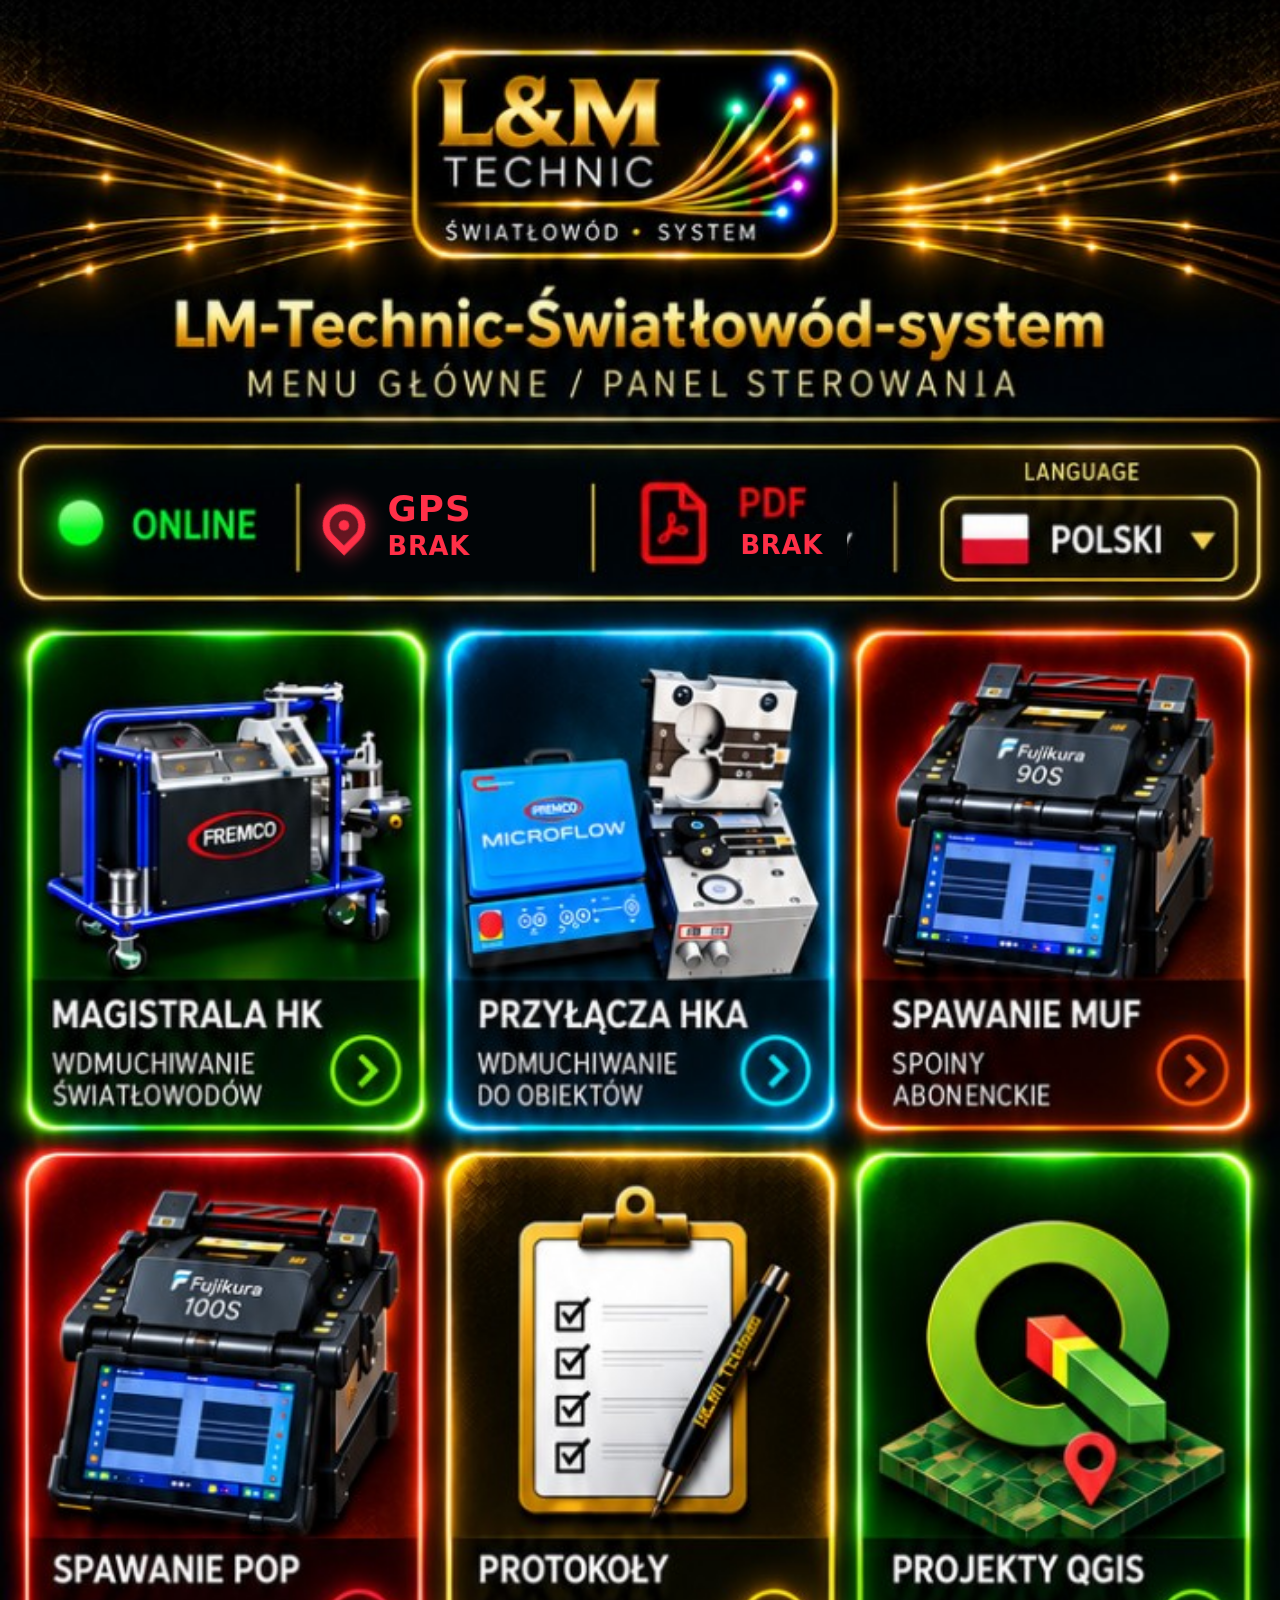
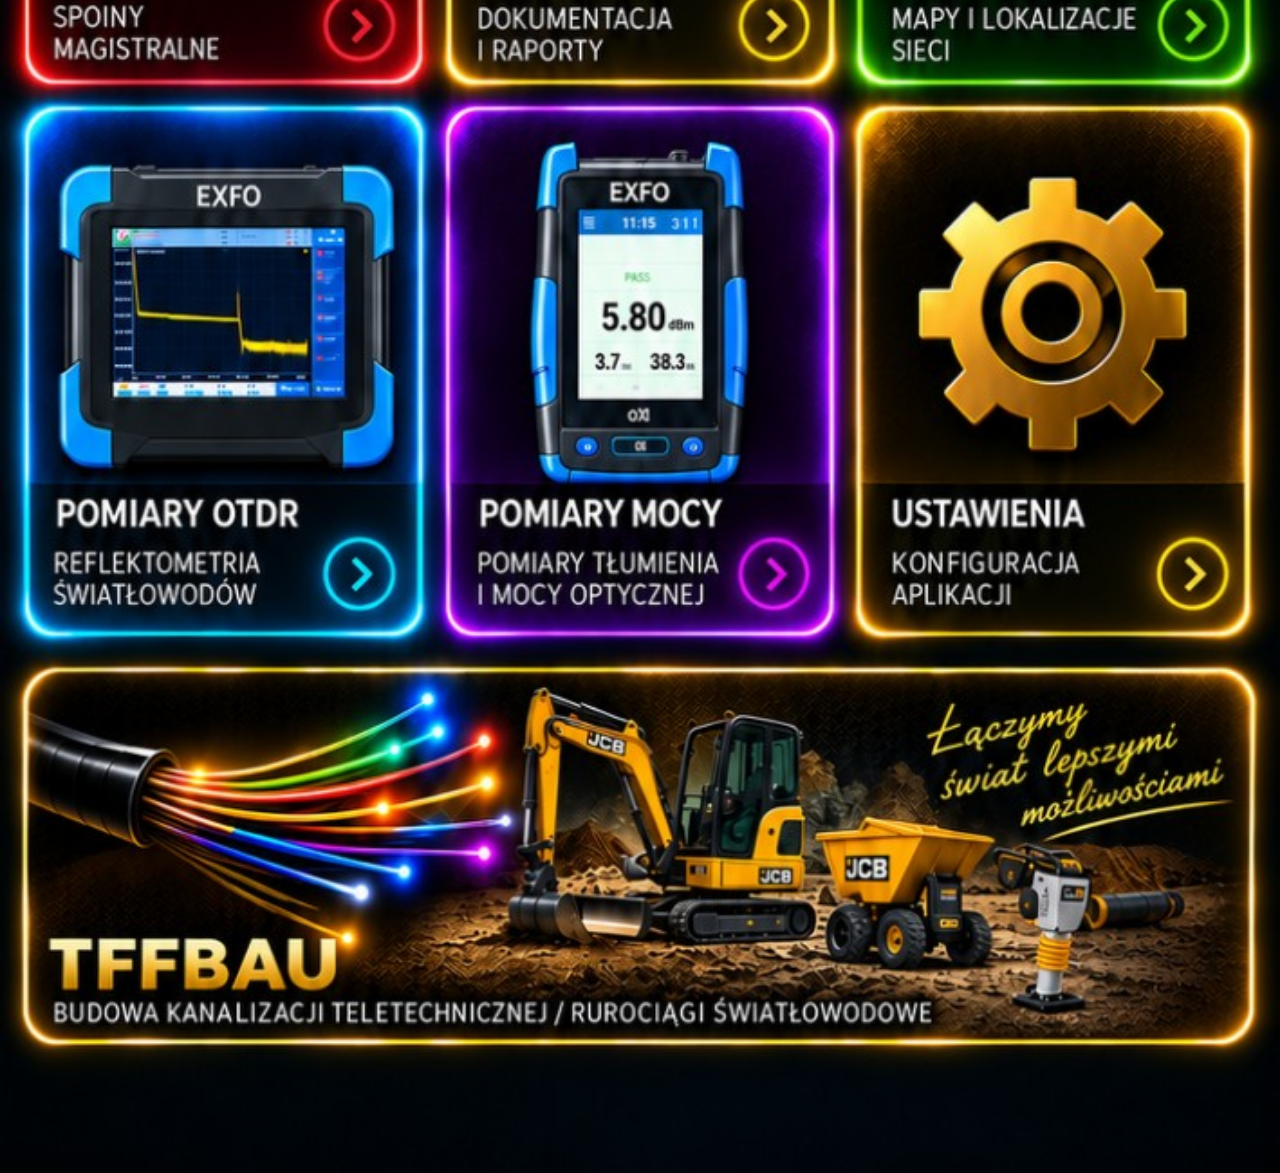
==== index.html @ 9b854391 "USTAWIENIA 01: aktywacja kafla USTAWIENIA w pulpicie" ====
<!doctype html>
<html lang="pl">
<head>
  <meta charset="utf-8">
  <meta name="viewport" content="width=device-width, initial-scale=1, maximum-scale=5, user-scalable=yes, viewport-fit=cover">
  <meta name="theme-color" content="#02070c">
  <meta name="color-scheme" content="dark">
  <title>CRM ŚWIATŁOWÓD EU</title>
  <link rel="manifest" href="./manifest.webmanifest">
  <link rel="stylesheet" href="./styles.css?v=pixel-master-02">
</head>
<body>
  <main id="viewport" aria-label="CRM ŚWIATŁOWÓD EU">
    <section id="designStage" aria-label="Menu główne CRM ŚWIATŁOWÓD EU" data-master="pixel-1to1">
      <img class="master-pixel-layer" src="./01_GRAFIKI_KART_WEJSCIOWE/01_MENU_GLOWNE_MASTER_1TO1.png?v=pixel-master-02" alt="" draggable="false">
      <div id="liveLayer" class="live-layer">
        <header class="title-zone live-translation-zone">
          <h1>LM-Technic-Światłowód-system</h1>
          <p data-i18n="subtitle">MENU GŁÓWNE / PANEL STEROWANIA</p>
        </header>
        <section class="status-strip" aria-label="Status systemu">
          <div id="onlineStatus" class="status-cell status-off" aria-live="polite"><span class="status-dot" aria-hidden="true"></span><span class="status-copy"><strong data-status-label="online">OFFLINE</strong></span></div>
          <div id="gpsStatus" class="status-cell status-off" aria-live="polite"><span class="gps-pin" aria-hidden="true"></span><span class="status-copy"><strong>GPS</strong><small data-status-label="gps">BRAK</small></span></div>
          <div id="pdfStatus" class="status-cell status-off" aria-live="polite"><span class="pdf-icon" aria-hidden="true">PDF</span><span class="status-copy"><strong>PDF</strong><small data-status-label="pdf">BRAK</small></span></div>
          <label class="language-cell" for="languageSelect"><span class="language-caption" data-i18n="language">JĘZYK</span><span class="language-control"><span id="languageFlag" aria-hidden="true">🇵🇱</span><select id="languageSelect" aria-label="Wybór języka"><option value="pl">POLSKI</option><option value="en">ENGLISH</option><option value="cs">ČEŠTINA</option><option value="da">DANSK</option><option value="de">DEUTSCH</option><option value="no">NORSK</option><option value="fr">FRANÇAIS</option><option value="ro">ROMÂNĂ</option><option value="tr">TÜRKÇE</option><option value="it">ITALIANO</option><option value="nl">NEDERLANDS</option><option value="uk">УКРАЇНСЬКА</option></select></span></label>
        </section>
        <nav id="moduleGrid" aria-label="Moduły CRM">
          <button class="tile-live tile-1" data-module="magistrala" type="button"><span class="tile-copy"><strong data-i18n="m1t">MAGISTRALA HK</strong><small data-i18n="m1d">WDMUCHIWANIE<br>ŚWIATŁOWODÓW</small></span></button>
          <button class="tile-live tile-2" data-module="przylacza" type="button"><span class="tile-copy"><strong data-i18n="m2t">PRZYŁĄCZA HKA</strong><small data-i18n="m2d">WDMUCHIWANIE<br>DO OBIEKTÓW</small></span></button>
          <button class="tile-live tile-3" data-module="mufy" type="button"><span class="tile-copy"><strong data-i18n="m3t">SPAWANIE MUF</strong><small data-i18n="m3d">SPOINY<br>ABONENCKIE</small></span></button>
          <button class="tile-live tile-4" data-module="pop" type="button"><span class="tile-copy"><strong data-i18n="m4t">SPAWANIE POP</strong><small data-i18n="m4d">SPOINY<br>MAGISTRALNE</small></span></button>
          <button class="tile-live tile-5" data-module="protokoly" type="button"><span class="tile-copy"><strong data-i18n="m5t">PROTOKOŁY</strong><small data-i18n="m5d">DOKUMENTACJA<br>I RAPORTY</small></span></button>
          <button class="tile-live tile-6" data-module="qgis" type="button"><span class="tile-copy"><strong data-i18n="m6t">PROJEKTY QGIS</strong><small data-i18n="m6d">MAPY I LOKALIZACJE<br>SIECI</small></span></button>
          <button class="tile-live tile-7" data-module="otdr" type="button"><span class="tile-copy"><strong data-i18n="m7t">POMIARY OTDR</strong><small data-i18n="m7d">REFLEKTOMETRIA<br>ŚWIATŁOWODÓW</small></span></button>
          <button class="tile-live tile-8" data-module="moc" type="button"><span class="tile-copy"><strong data-i18n="m8t">POMIARY MOCY</strong><small data-i18n="m8d">POMIARY TŁUMIENIA<br>I MOCY OPTYCZNEJ</small></span></button>
          <button class="tile-live tile-9" data-module="ustawienia" type="button"><span class="tile-copy"><strong data-i18n="m9t">USTAWIENIA</strong><small data-i18n="m9d">KONFIGURACJA<br>APLIKACJI</small></span></button>
        </nav>
        <section class="bottom-live live-translation-zone" aria-label="TFFBAU"><div class="bottom-brand"><strong>TFFBAU</strong><small data-i18n="tffbauDesc">BUDOWA KANALIZACJI TELETECHNICZNEJ<br>RUROCIĄGI ŚWIATŁOWODOWE</small></div><p class="bottom-slogan" data-i18n="slogan">Łączymy świat<br>lepszymi możliwościami</p></section>
      </div>
    </section>
  </main>
  <script>
    if ('scrollRestoration' in history) history.scrollRestoration = 'manual';
    window.addEventListener('pageshow', () => window.scrollTo(0, 0), { once: true });
    window.addEventListener('crm:modulepress', (event) => {
      if (event.detail && event.detail.module === 'ustawienia') window.location.href = './settings.html';
    });
  </script>
  <script src="./app.js?v=pixel-master-02" defer></script>
</body>
</html>
---- styles.css ----
:root {
  --stage-width: 1440;
  --stage-height: 3120;
  --stage-scale: 1;
  --gold: #e6bf58;
  --green: #28ef75;
  --red: #ff3048;
  --yellow: #ffd23c;
  --blue: #32a8ff;
  font-family: Inter, system-ui, -apple-system, BlinkMacSystemFont, "Segoe UI", sans-serif;
  background: #000;
  color: #fff;
}

* { box-sizing: border-box; }
html, body { margin: 0; width: 100%; min-height: 100%; background: #000; }
html { -webkit-text-size-adjust: 100%; }
body {
  overflow-x: hidden;
  overscroll-behavior-x: none;
  touch-action: pan-y pinch-zoom;
  -webkit-tap-highlight-color: transparent;
}
button, select { font: inherit; }

#viewport {
  position: relative;
  width: 100%;
  min-height: 100vh;
  overflow: hidden;
  background: #000;
}

#designStage {
  position: absolute;
  top: 0;
  left: 0;
  width: 1440px;
  height: 3120px;
  transform: scale(var(--stage-scale));
  transform-origin: top left;
  overflow: hidden;
  background: #000;
}

/*
 * MASTER PIXEL 1:1
 * Źródło ma proporcję 709 × 1536. Skalujemy CAŁY obraz jednolicie do szerokości
 * stage 1440 px. Nie składamy wizualu z regenerowanych warstw BASE/MEDIA/UI.
 */
.master-pixel-layer {
  position: absolute;
  left: 0;
  top: 0;
  width: 1440px;
  height: auto;
  z-index: 1;
  user-select: none;
  pointer-events: none;
  -webkit-user-drag: none;
  image-rendering: auto;
}

.live-layer {
  position: absolute;
  inset: 0;
  z-index: 2;
}

/* POLSKI = MASTER jest źródłem wyglądu. Nie dublujemy tekstów z kodu. */
.title-zone,
.tile-copy,
.bottom-live {
  display: none;
}

/* Tłumaczenia pojawiają się dopiero po zmianie języka. */
html[data-lang]:not([data-lang="pl"]) .title-zone {
  display: flex;
}
html[data-lang]:not([data-lang="pl"]) .tile-copy {
  display: flex;
}
html[data-lang]:not([data-lang="pl"]) .bottom-live {
  display: block;
}

.title-zone {
  position: absolute;
  left: 190px;
  top: 318px;
  width: 1060px;
  height: 146px;
  flex-direction: column;
  align-items: center;
  justify-content: center;
  text-align: center;
  pointer-events: none;
  background: linear-gradient(90deg, rgba(0,3,6,0), rgba(0,3,6,.98) 12%, rgba(0,3,6,.98) 88%, rgba(0,3,6,0));
}
.title-zone h1 {
  margin: 0;
  color: #f0cf75;
  font-size: 54px;
  line-height: 1.04;
  font-weight: 800;
  letter-spacing: .01em;
}
.title-zone p {
  margin: 12px 0 0;
  color: #efe8d5;
  font-size: 25px;
  line-height: 1;
  font-weight: 650;
  letter-spacing: .10em;
}

/* STATUSY: nie rysujemy nowej ramki. Korzystamy z ramki MASTER-a. */
.status-strip {
  position: absolute;
  inset: 0;
  pointer-events: none;
}
.status-cell,
.language-cell {
  position: absolute;
  min-width: 0;
  margin: 0;
  color: #fff;
}

#onlineStatus {
  left: 41px;
  top: 528px;
  width: 284px;
  height: 126px;
  display: flex;
  align-items: center;
  gap: 25px;
  padding: 0 18px;
  background: #010507;
}
#gpsStatus {
  left: 345px;
  top: 528px;
  width: 305px;
  height: 126px;
  display: flex;
  align-items: center;
  gap: 25px;
  padding: 0 18px;
  background: #010507;
}
#pdfStatus {
  left: 680px;
  top: 528px;
  width: 305px;
  height: 126px;
  display: flex;
  align-items: center;
  gap: 22px;
  padding: 0 12px;
}

/* Jeśli stan odpowiada polskiemu MASTER-owi, zostawiamy dokładnie piksele MASTER-a. */
html[data-lang="pl"] #onlineStatus.online,
html[data-lang="pl"] #gpsStatus.gps-active {
  opacity: 0;
}

.status-dot {
  width: 48px;
  height: 48px;
  flex: 0 0 48px;
  border-radius: 50%;
  background: var(--red);
  color: var(--red);
  box-shadow: 0 0 24px currentColor, 0 0 46px color-mix(in srgb, currentColor 48%, transparent);
}
#onlineStatus.online .status-dot {
  background: var(--green);
  color: var(--green);
}
.status-copy {
  display: flex;
  flex-direction: column;
  justify-content: center;
  line-height: 1.03;
}
.status-copy strong {
  font-size: 40px;
  font-weight: 850;
  letter-spacing: .03em;
}
.status-copy small {
  margin-top: 7px;
  font-size: 29px;
  font-weight: 760;
  letter-spacing: .03em;
}
.status-off .status-copy strong,
.status-off .status-copy small { color: var(--red); }
.online .status-copy strong { color: var(--green); }
.gps-active .status-copy strong,
.gps-active .status-copy small { color: var(--yellow); }
.pdf-ready .status-copy strong,
.pdf-ready .status-copy small { color: var(--blue); }

.gps-pin {
  position: relative;
  width: 48px;
  height: 48px;
  flex: 0 0 48px;
  border: 8px solid currentColor;
  border-radius: 50% 50% 50% 0;
  transform: rotate(-45deg);
  color: var(--red);
  filter: drop-shadow(0 0 11px currentColor);
}
.gps-pin::after {
  content: "";
  position: absolute;
  width: 12px;
  height: 12px;
  left: 10px;
  top: 10px;
  border-radius: 50%;
  background: currentColor;
}
.gps-active .gps-pin { color: var(--yellow); }

/* PDF BRAK: zachowujemy ikonę i napis PDF z MASTER-a, podmieniamy tylko GOTOWY -> BRAK. */
#pdfStatus.status-off {
  background: transparent;
}
#pdfStatus.status-off .pdf-icon,
#pdfStatus.status-off .status-copy strong {
  display: none;
}
#pdfStatus.status-off .status-copy {
  position: absolute;
  left: 143px;
  top: 61px;
  min-width: 130px;
  min-height: 48px;
  justify-content: center;
  padding: 4px 10px;
  background: #010507;
}
#pdfStatus.status-off .status-copy small {
  margin: 0;
  color: var(--red);
  font-size: 29px;
  line-height: 1;
}

/* PDF GOTOWY wg zamrożonego kamienia milowego = NIEBIESKI LIVE. */
#pdfStatus.pdf-ready {
  background: #010507;
}
.pdf-icon {
  display: inline-flex;
  width: 74px;
  height: 62px;
  flex: 0 0 74px;
  align-items: center;
  justify-content: center;
  border: 6px solid currentColor;
  border-radius: 8px;
  color: var(--blue);
  font-size: 21px;
  font-weight: 900;
}

/* JĘZYK: w PL widoczny pozostaje wyłącznie oryginalny MASTER; select jest niewidzialną strefą dotyku. */
.language-cell {
  left: 1036px;
  top: 512px;
  width: 366px;
  height: 146px;
  display: flex;
  flex-direction: column;
  align-items: center;
  justify-content: center;
  gap: 7px;
  pointer-events: auto;
}
.language-caption {
  color: #f1dc94;
  font-size: 20px;
  line-height: 1;
  font-weight: 750;
  letter-spacing: .08em;
}
.language-control {
  display: flex;
  align-items: center;
  justify-content: center;
  gap: 12px;
  width: 314px;
  height: 82px;
  border: 3px solid var(--gold);
  border-radius: 18px;
  background: #05080a;
}
#languageFlag {
  font-size: 34px;
  line-height: 1;
}
#languageSelect {
  width: 240px;
  color: #fff;
  background: transparent;
  border: 0;
  outline: 0;
  font-size: 28px;
  font-weight: 800;
  cursor: pointer;
}
#languageSelect option { color: #fff; background: #0a0d10; }

html[data-lang="pl"] .language-caption,
html[data-lang="pl"] #languageFlag {
  opacity: 0;
}
html[data-lang="pl"] .language-control {
  border-color: transparent;
  background: transparent;
}
html[data-lang="pl"] #languageSelect {
  position: absolute;
  left: 27px;
  top: 43px;
  width: 314px;
  height: 82px;
  opacity: 0;
}
html[data-lang]:not([data-lang="pl"]) .language-cell {
  background: #010507;
}

/* ŻYWE HITBOXY 9 KAFELKÓW — dokładnie nad MASTER-em, bez własnej grafiki. */
.tile-live {
  position: absolute;
  margin: 0;
  padding: 0;
  border: 0;
  background: transparent;
  color: #fff;
  cursor: pointer;
  overflow: hidden;
  touch-action: manipulation;
}
.tile-live::after {
  content: "";
  position: absolute;
  inset: 7px;
  border-radius: 46px;
  background: transparent;
  transition: background .10s ease;
}
.tile-live.pressed::after,
.tile-live:active::after { background: rgba(255,255,255,.08); }
.tile-live:focus-visible { outline: 5px solid rgba(255,255,255,.9); outline-offset: -8px; }

.tile-1 { left: 28px; top: 709px; width: 449px; height: 567px; }
.tile-2 { left: 504px; top: 709px; width: 439px; height: 567px; }
.tile-3 { left: 967px; top: 709px; width: 443px; height: 567px; }
.tile-4 { left: 28px; top: 1298px; width: 449px; height: 605px; }
.tile-5 { left: 504px; top: 1298px; width: 439px; height: 605px; }
.tile-6 { left: 967px; top: 1298px; width: 443px; height: 605px; }
.tile-7 { left: 28px; top: 1925px; width: 449px; height: 593px; }
.tile-8 { left: 504px; top: 1925px; width: 439px; height: 593px; }
.tile-9 { left: 967px; top: 1925px; width: 443px; height: 593px; }

/* Teksty innych języków: zakrywamy WYŁĄCZNIE polską strefę tekstową, nie urządzenia ani ramki. */
.tile-copy {
  position: absolute;
  left: 34px;
  right: 104px;
  bottom: 15px;
  min-height: 178px;
  padding: 16px 10px 12px 18px;
  flex-direction: column;
  justify-content: center;
  text-align: left;
  pointer-events: none;
  background: linear-gradient(90deg, rgba(0,0,0,.98) 0%, rgba(0,0,0,.96) 83%, rgba(0,0,0,0) 100%);
}
.tile-copy strong {
  display: block;
  font-size: 37px;
  line-height: 1.03;
  font-weight: 850;
  letter-spacing: 0;
  text-shadow: 0 2px 10px #000;
}
.tile-copy small {
  display: block;
  margin-top: 10px;
  font-size: 24px;
  line-height: 1.08;
  font-weight: 650;
  color: #f3f3f3;
  text-shadow: 0 2px 10px #000;
}
html[data-lang="uk"] .tile-copy strong,
html[data-lang="fr"] .tile-copy strong,
html[data-lang="ro"] .tile-copy strong,
html[data-lang="tr"] .tile-copy strong,
html[data-lang="nl"] .tile-copy strong { font-size: 31px; }
html[data-lang="uk"] .tile-copy small,
html[data-lang="fr"] .tile-copy small,
html[data-lang="ro"] .tile-copy small,
html[data-lang="tr"] .tile-copy small,
html[data-lang="nl"] .tile-copy small { font-size: 21px; }

.bottom-live {
  position: absolute;
  left: 24px;
  top: 2553px;
  width: 1387px;
  height: 427px;
  pointer-events: none;
}
.bottom-brand {
  position: absolute;
  left: 28px;
  bottom: 28px;
  width: 555px;
  padding: 18px 18px 12px;
  text-align: left;
  background: linear-gradient(90deg, rgba(0,0,0,.98), rgba(0,0,0,.92) 78%, rgba(0,0,0,0));
}
.bottom-brand strong {
  display: block;
  font-size: 65px;
  line-height: 1;
  font-weight: 900;
}
.bottom-brand small {
  display: block;
  margin-top: 10px;
  font-size: 18px;
  line-height: 1.18;
  font-weight: 700;
}
.bottom-slogan {
  position: absolute;
  right: 26px;
  top: 28px;
  width: 430px;
  margin: 0;
  padding: 14px;
  color: #f0c96c;
  background: rgba(0,0,0,.72);
  font-family: "Segoe Script", "Brush Script MT", cursive;
  font-size: 42px;
  line-height: 1.12;
  text-align: center;
  transform: rotate(-3deg);
}

@media (prefers-reduced-motion: reduce) {
  .tile-live::after { transition: none; }
}
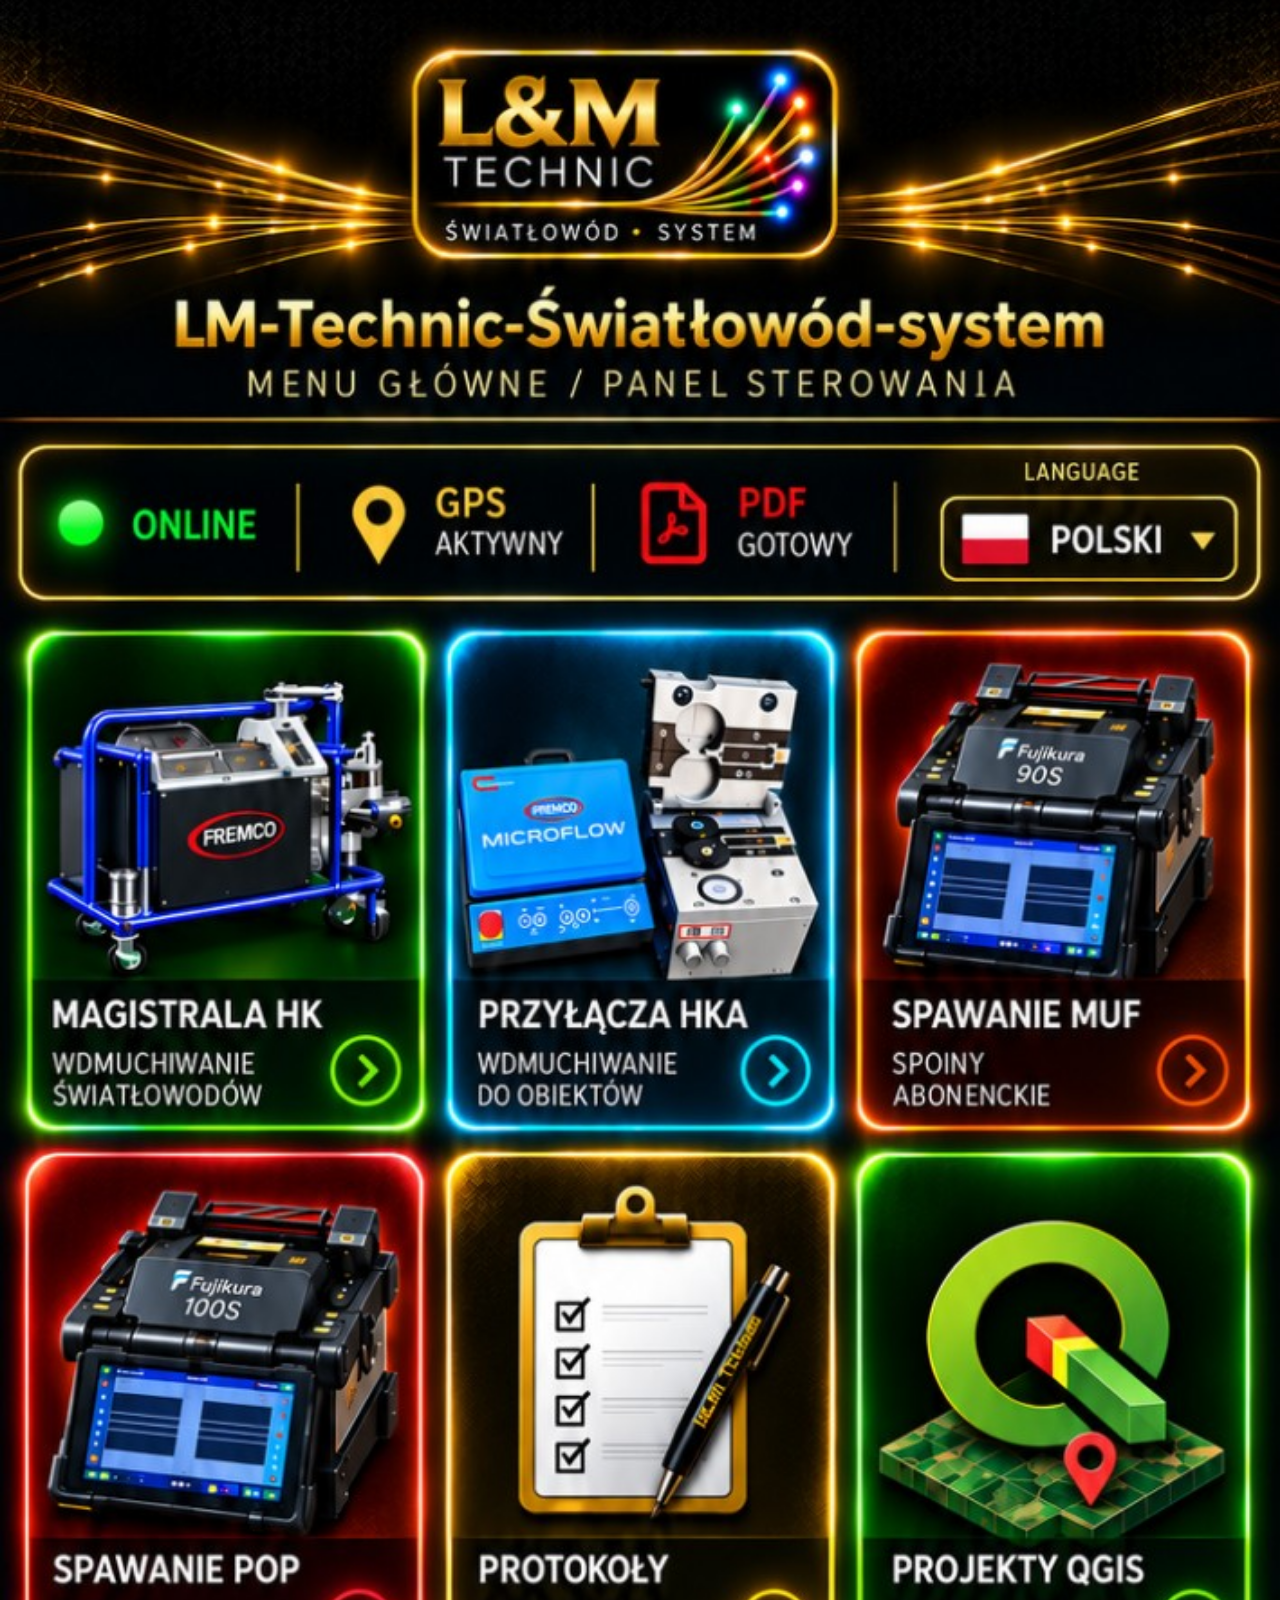
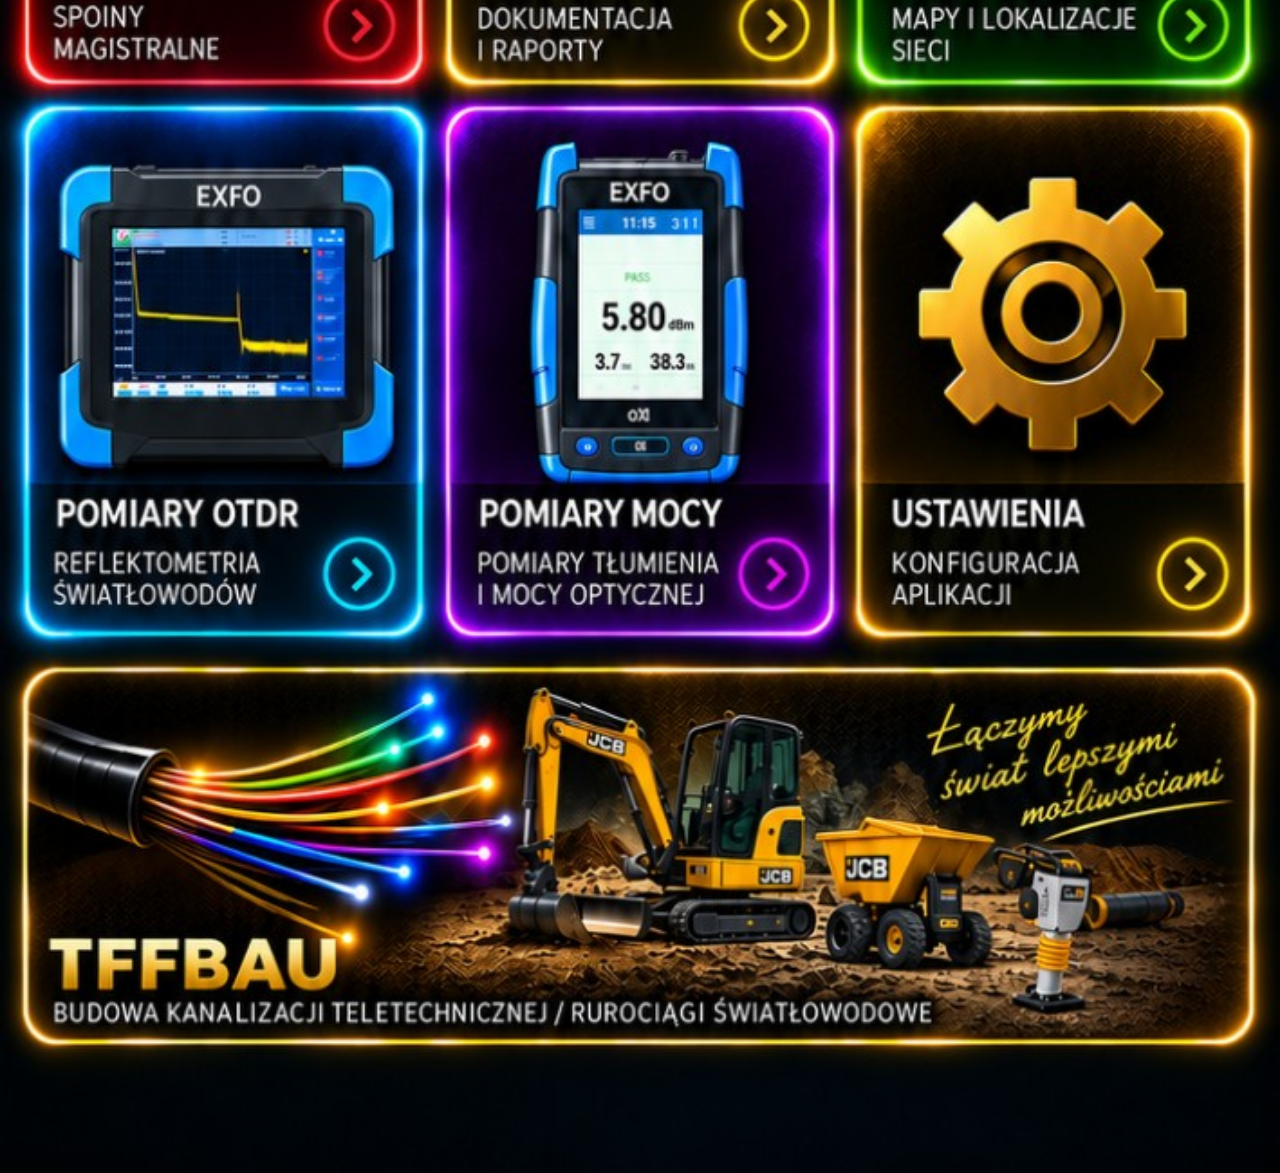
==== commit f442511a: "ZERO OVERLAY 01: czysty MASTER 1:1 bez nakładek i tłumaczeń" ====
--- a/index.html
+++ b/index.html
@@ -1,18 +1,20 @@
 <!doctype html>
-<html lang="pl">
+<html lang="pl" translate="no">
 <head>
   <meta charset="utf-8">
   <meta name="viewport" content="width=device-width, initial-scale=1, maximum-scale=5, user-scalable=yes, viewport-fit=cover">
   <meta name="theme-color" content="#02070c">
   <meta name="color-scheme" content="dark">
+  <meta name="google" content="notranslate">
   <title>CRM ŚWIATŁOWÓD EU</title>
   <link rel="manifest" href="./manifest.webmanifest">
   <link rel="stylesheet" href="./styles.css?v=pixel-master-02">
+  <link rel="stylesheet" href="./zero-overlay-clean.css?v=zero-overlay-01">
 </head>
-<body>
+<body class="notranslate">
   <main id="viewport" aria-label="CRM ŚWIATŁOWÓD EU">
     <section id="designStage" aria-label="Menu główne CRM ŚWIATŁOWÓD EU" data-master="pixel-1to1">
-      <img class="master-pixel-layer" src="./01_GRAFIKI_KART_WEJSCIOWE/01_MENU_GLOWNE_MASTER_1TO1.png?v=pixel-master-02" alt="" draggable="false">
+      <img class="master-pixel-layer" src="./01_GRAFIKI_KART_WEJSCIOWE/01_MENU_GLOWNE_MASTER_1TO1.png?v=zero-overlay-01" alt="" draggable="false">
       <div id="liveLayer" class="live-layer">
         <header class="title-zone live-translation-zone">
           <h1>LM-Technic-Światłowód-system</h1>
--- a/zero-overlay-clean.css
+++ b/zero-overlay-clean.css
@@ -0,0 +1,54 @@
+/* ZERO-OVERLAY CLEAN MODE 01
+   Cel: na ekranach testowych widoczny ma być WYŁĄCZNIE zatwierdzony MASTER 1:1.
+   Żadne tłumaczenia, statusy, procenty, patche BASE ani efekty nacisku nie mogą
+   zasłaniać pikseli MASTER-a. Zostają wyłącznie niewidzialne hitboxy nawigacji. */
+
+/* MENU GŁÓWNE — usuń całą widoczną warstwę DOM nad MASTER-em. */
+#designStage .title-zone,
+#designStage .status-cell,
+#designStage .language-cell,
+#designStage .tile-copy,
+#designStage .bottom-live {
+  display: none !important;
+}
+#designStage .tile-live,
+#designStage .tile-live::before,
+#designStage .tile-live::after,
+#designStage .tile-live.pressed::after,
+#designStage .tile-live:active::after,
+#designStage .tile-live:focus-visible {
+  background: transparent !important;
+  box-shadow: none !important;
+  outline: none !important;
+}
+
+/* KARTA 1 AKTUALIZACJA — usuń WSZYSTKIE widoczne nakładki LIVE/PATCH.
+   SVG pozostaje tylko jako nośnik przezroczystych hitboxów. */
+#updateStage #basePatches,
+#updateStage #lastSyncText,
+#updateStage #syncTopVisual,
+#updateStage #installedVersion,
+#updateStage #installedBuild,
+#updateStage #installMode,
+#updateStage #updateMode,
+#updateStage #systemState,
+#updateStage .progress-track,
+#updateStage #progressFill,
+#updateStage #progressGlow,
+#updateStage #progressPct,
+#updateStage .scale-line,
+#updateStage #scaleLabels,
+#updateStage #processTitle,
+#updateStage #processDetail,
+#updateStage #stepName,
+#updateStage #stepDetail,
+#updateStage #etaLabel,
+#updateStage #etaValue,
+#updateStage #translationLayer {
+  display: none !important;
+}
+
+#updateStage .hitbox {
+  fill: transparent !important;
+  stroke: transparent !important;
+}
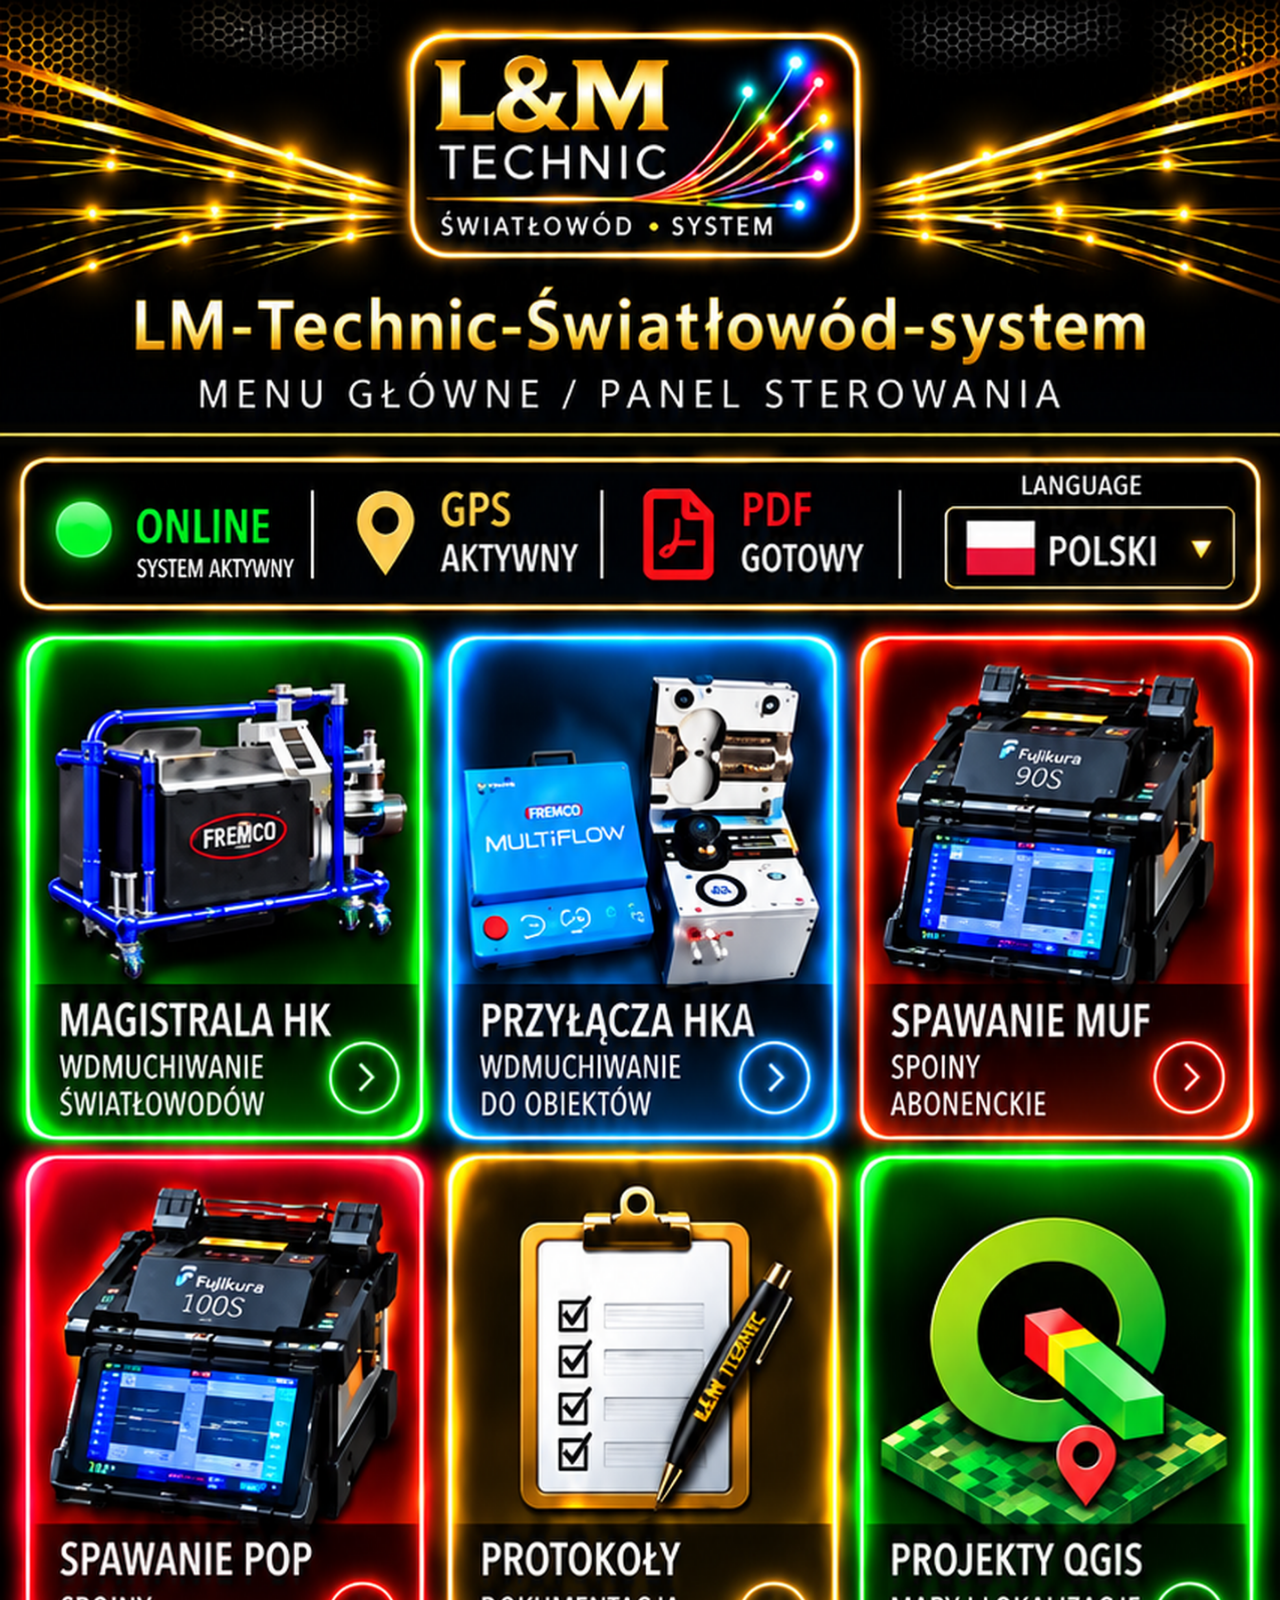
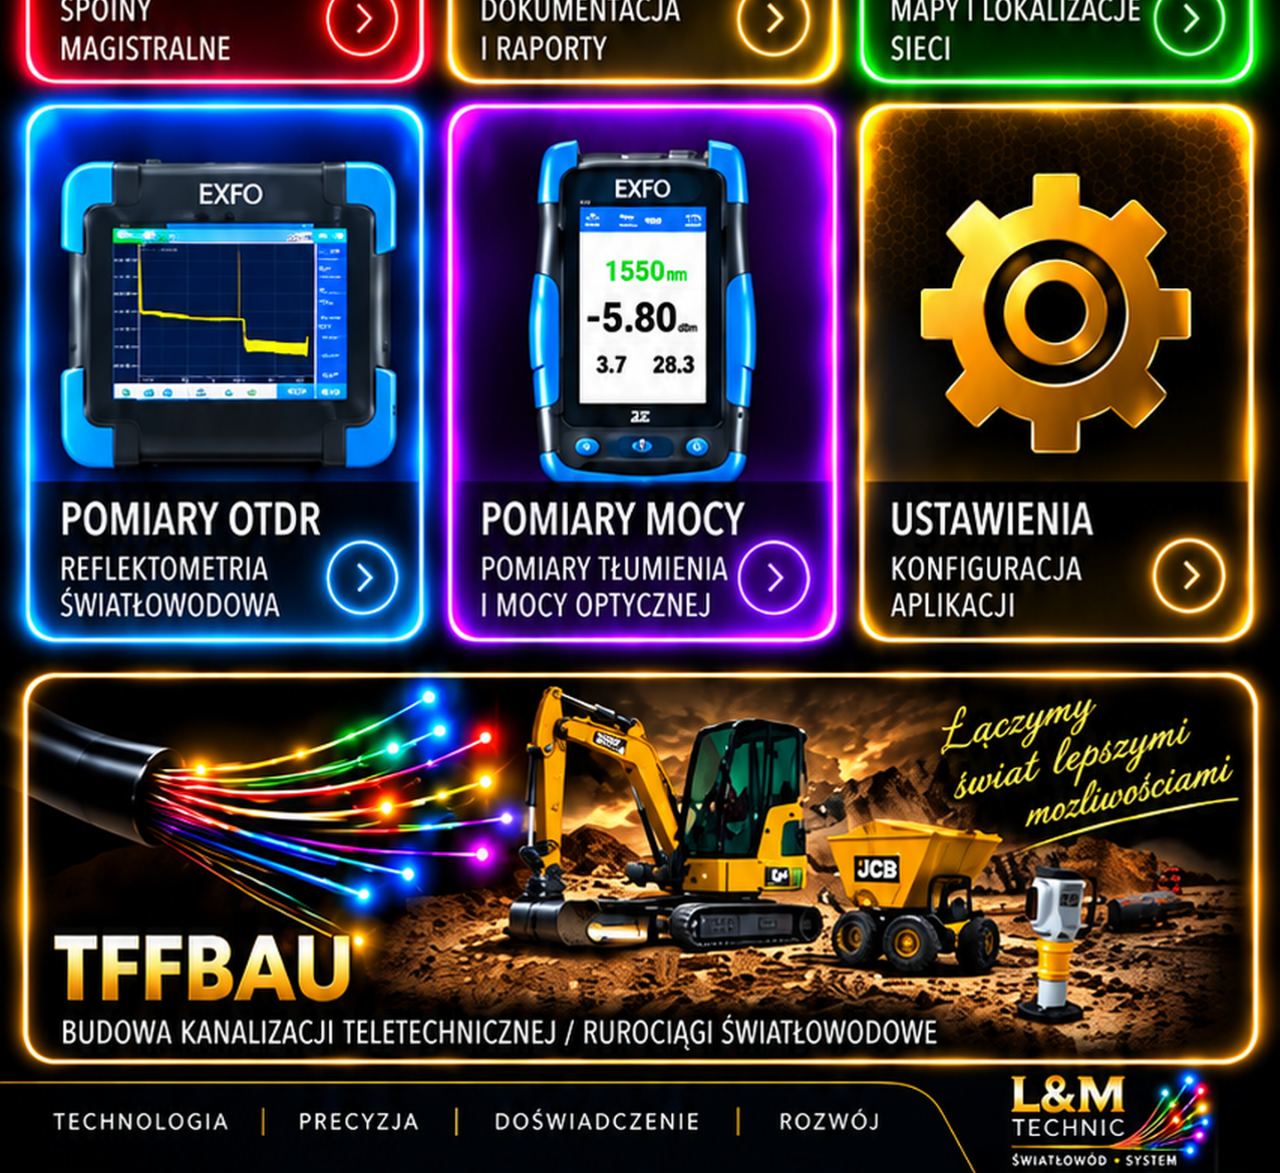
==== commit b9d956de: "Deploy panel sterowania master for device test" ====
--- a/index.html
+++ b/index.html
@@ -1,53 +1,20 @@
 <!doctype html>
-<html lang="pl" translate="no">
+<html lang="pl">
 <head>
   <meta charset="utf-8">
-  <meta name="viewport" content="width=device-width, initial-scale=1, maximum-scale=5, user-scalable=yes, viewport-fit=cover">
-  <meta name="theme-color" content="#02070c">
+  <meta name="viewport" content="width=device-width, initial-scale=1">
+  <meta name="theme-color" content="#000000">
   <meta name="color-scheme" content="dark">
-  <meta name="google" content="notranslate">
-  <title>CRM ŚWIATŁOWÓD EU</title>
+  <title>LM-Technic-Światłowód-system</title>
   <link rel="manifest" href="./manifest.webmanifest">
-  <link rel="stylesheet" href="./styles.css?v=pixel-master-02">
-  <link rel="stylesheet" href="./zero-overlay-clean.css?v=zero-overlay-01">
+  <link rel="stylesheet" href="./styles.css">
 </head>
-<body class="notranslate">
-  <main id="viewport" aria-label="CRM ŚWIATŁOWÓD EU">
-    <section id="designStage" aria-label="Menu główne CRM ŚWIATŁOWÓD EU" data-master="pixel-1to1">
-      <img class="master-pixel-layer" src="./01_GRAFIKI_KART_WEJSCIOWE/01_MENU_GLOWNE_MASTER_1TO1.png?v=zero-overlay-01" alt="" draggable="false">
-      <div id="liveLayer" class="live-layer">
-        <header class="title-zone live-translation-zone">
-          <h1>LM-Technic-Światłowód-system</h1>
-          <p data-i18n="subtitle">MENU GŁÓWNE / PANEL STEROWANIA</p>
-        </header>
-        <section class="status-strip" aria-label="Status systemu">
-          <div id="onlineStatus" class="status-cell status-off" aria-live="polite"><span class="status-dot" aria-hidden="true"></span><span class="status-copy"><strong data-status-label="online">OFFLINE</strong></span></div>
-          <div id="gpsStatus" class="status-cell status-off" aria-live="polite"><span class="gps-pin" aria-hidden="true"></span><span class="status-copy"><strong>GPS</strong><small data-status-label="gps">BRAK</small></span></div>
-          <div id="pdfStatus" class="status-cell status-off" aria-live="polite"><span class="pdf-icon" aria-hidden="true">PDF</span><span class="status-copy"><strong>PDF</strong><small data-status-label="pdf">BRAK</small></span></div>
-          <label class="language-cell" for="languageSelect"><span class="language-caption" data-i18n="language">JĘZYK</span><span class="language-control"><span id="languageFlag" aria-hidden="true">🇵🇱</span><select id="languageSelect" aria-label="Wybór języka"><option value="pl">POLSKI</option><option value="en">ENGLISH</option><option value="cs">ČEŠTINA</option><option value="da">DANSK</option><option value="de">DEUTSCH</option><option value="no">NORSK</option><option value="fr">FRANÇAIS</option><option value="ro">ROMÂNĂ</option><option value="tr">TÜRKÇE</option><option value="it">ITALIANO</option><option value="nl">NEDERLANDS</option><option value="uk">УКРАЇНСЬКА</option></select></span></label>
-        </section>
-        <nav id="moduleGrid" aria-label="Moduły CRM">
-          <button class="tile-live tile-1" data-module="magistrala" type="button"><span class="tile-copy"><strong data-i18n="m1t">MAGISTRALA HK</strong><small data-i18n="m1d">WDMUCHIWANIE<br>ŚWIATŁOWODÓW</small></span></button>
-          <button class="tile-live tile-2" data-module="przylacza" type="button"><span class="tile-copy"><strong data-i18n="m2t">PRZYŁĄCZA HKA</strong><small data-i18n="m2d">WDMUCHIWANIE<br>DO OBIEKTÓW</small></span></button>
-          <button class="tile-live tile-3" data-module="mufy" type="button"><span class="tile-copy"><strong data-i18n="m3t">SPAWANIE MUF</strong><small data-i18n="m3d">SPOINY<br>ABONENCKIE</small></span></button>
-          <button class="tile-live tile-4" data-module="pop" type="button"><span class="tile-copy"><strong data-i18n="m4t">SPAWANIE POP</strong><small data-i18n="m4d">SPOINY<br>MAGISTRALNE</small></span></button>
-          <button class="tile-live tile-5" data-module="protokoly" type="button"><span class="tile-copy"><strong data-i18n="m5t">PROTOKOŁY</strong><small data-i18n="m5d">DOKUMENTACJA<br>I RAPORTY</small></span></button>
-          <button class="tile-live tile-6" data-module="qgis" type="button"><span class="tile-copy"><strong data-i18n="m6t">PROJEKTY QGIS</strong><small data-i18n="m6d">MAPY I LOKALIZACJE<br>SIECI</small></span></button>
-          <button class="tile-live tile-7" data-module="otdr" type="button"><span class="tile-copy"><strong data-i18n="m7t">POMIARY OTDR</strong><small data-i18n="m7d">REFLEKTOMETRIA<br>ŚWIATŁOWODÓW</small></span></button>
-          <button class="tile-live tile-8" data-module="moc" type="button"><span class="tile-copy"><strong data-i18n="m8t">POMIARY MOCY</strong><small data-i18n="m8d">POMIARY TŁUMIENIA<br>I MOCY OPTYCZNEJ</small></span></button>
-          <button class="tile-live tile-9" data-module="ustawienia" type="button"><span class="tile-copy"><strong data-i18n="m9t">USTAWIENIA</strong><small data-i18n="m9d">KONFIGURACJA<br>APLIKACJI</small></span></button>
-        </nav>
-        <section class="bottom-live live-translation-zone" aria-label="TFFBAU"><div class="bottom-brand"><strong>TFFBAU</strong><small data-i18n="tffbauDesc">BUDOWA KANALIZACJI TELETECHNICZNEJ<br>RUROCIĄGI ŚWIATŁOWODOWE</small></div><p class="bottom-slogan" data-i18n="slogan">Łączymy świat<br>lepszymi możliwościami</p></section>
-      </div>
+<body>
+  <main id="viewport" aria-label="LM-Technic-Światłowód-system">
+    <section id="designStage" aria-label="Panel sterowania — kandydat do testu">
+      <img class="panel-master" src="./01_GRAFIKI_MASTER/01_PANEL_MASTER_1440x3120_RGBA.png" width="1440" height="3120" alt="LM-Technic-Światłowód-system — Panel sterowania">
     </section>
   </main>
-  <script>
-    if ('scrollRestoration' in history) history.scrollRestoration = 'manual';
-    window.addEventListener('pageshow', () => window.scrollTo(0, 0), { once: true });
-    window.addEventListener('crm:modulepress', (event) => {
-      if (event.detail && event.detail.module === 'ustawienia') window.location.href = './settings.html';
-    });
-  </script>
-  <script src="./app.js?v=pixel-master-02" defer></script>
+  <script src="./app.js" defer></script>
 </body>
 </html>
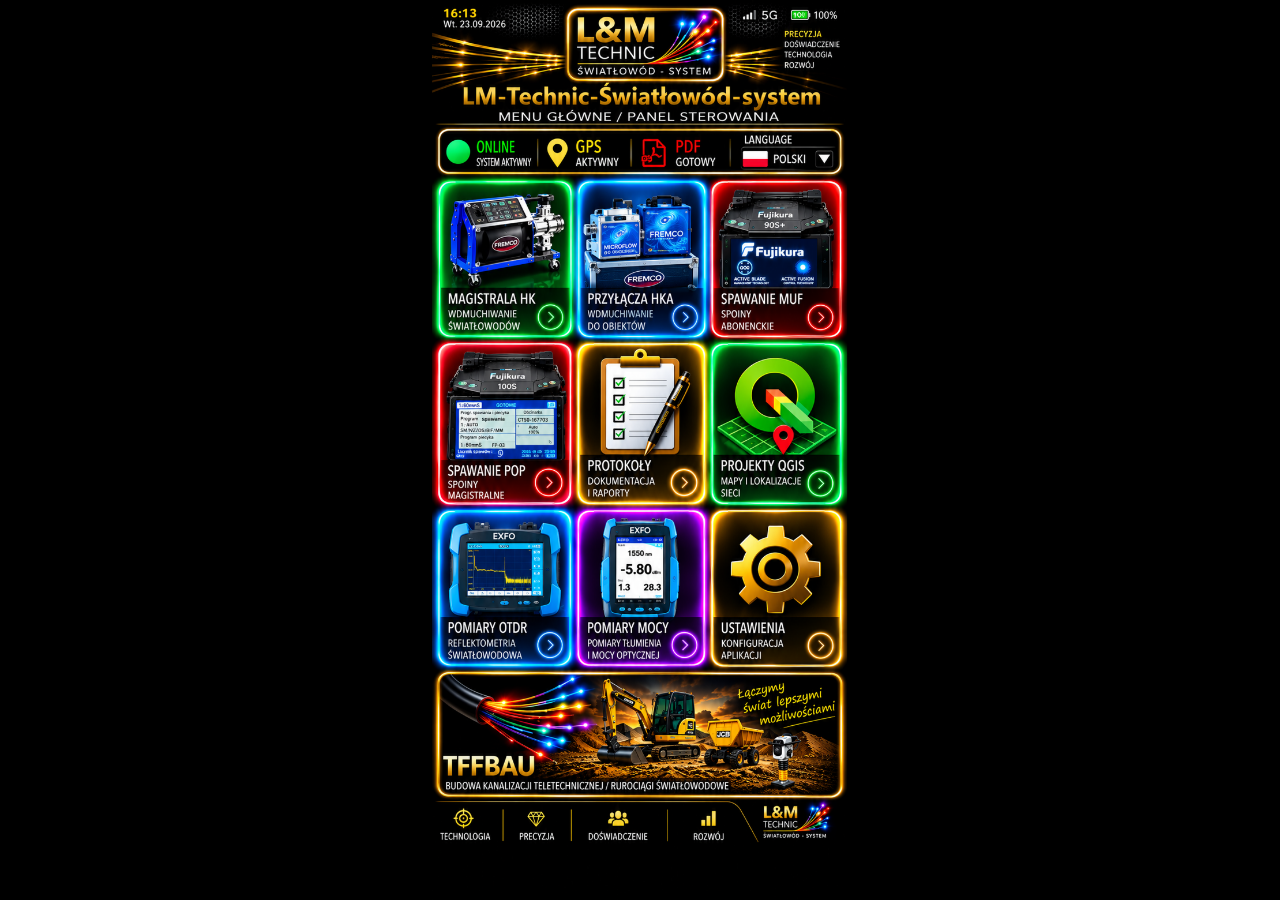
==== commit 43993d8e: "fix: point production panel to frozen master" ====
--- a/index.html
+++ b/index.html
@@ -11,8 +11,8 @@
 </head>
 <body>
   <main id="viewport" aria-label="LM-Technic-Światłowód-system">
-    <section id="designStage" aria-label="Panel sterowania — kandydat do testu">
-      <img class="panel-master" src="./01_GRAFIKI_MASTER/01_PANEL_MASTER_1440x3120_RGBA.png" width="1440" height="3120" alt="LM-Technic-Światłowód-system — Panel sterowania">
+    <section id="designStage" aria-label="Panel sterowania — MASTER">
+      <img class="panel-master" src="./01_GRAFIKI_MASTER/PANEL_STEROWANIA_MASTER_1440x3120_RGBA.png" width="1440" height="3120" alt="LM-Technic-Światłowód-system — Panel sterowania MASTER">
     </section>
   </main>
   <script src="./app.js" defer></script>
--- a/styles.css
+++ b/styles.css
@@ -1,40 +1,42 @@
 :root {
-  --stage-width: 1440;
-  --stage-height: 3120;
   --stage-scale: 1;
-  --gold: #e6bf58;
-  --green: #28ef75;
-  --red: #ff3048;
-  --yellow: #ffd23c;
-  --blue: #32a8ff;
-  font-family: Inter, system-ui, -apple-system, BlinkMacSystemFont, "Segoe UI", sans-serif;
+  --stage-x: 0px;
+  --stage-y: 0px;
   background: #000;
   color: #fff;
 }
 
 * { box-sizing: border-box; }
-html, body { margin: 0; width: 100%; min-height: 100%; background: #000; }
+
+html,
+body {
+  margin: 0;
+  width: 100%;
+  height: 100%;
+  overflow: hidden;
+  background: #000;
+}
+
 html { -webkit-text-size-adjust: 100%; }
+
 body {
-  overflow-x: hidden;
-  overscroll-behavior-x: none;
-  touch-action: pan-y pinch-zoom;
-  -webkit-tap-highlight-color: transparent;
+  position: fixed;
+  inset: 0;
+  overscroll-behavior: none;
+  touch-action: pinch-zoom;
 }
-button, select { font: inherit; }
 
 #viewport {
-  position: relative;
-  width: 100%;
-  min-height: 100vh;
+  position: fixed;
+  inset: 0;
   overflow: hidden;
   background: #000;
 }
 
 #designStage {
   position: absolute;
-  top: 0;
-  left: 0;
+  top: var(--stage-y);
+  left: var(--stage-x);
   width: 1440px;
   height: 3120px;
   transform: scale(var(--stage-scale));
@@ -43,424 +45,17 @@
   background: #000;
 }
 
-/*
- * MASTER PIXEL 1:1
- * Źródło ma proporcję 709 × 1536. Skalujemy CAŁY obraz jednolicie do szerokości
- * stage 1440 px. Nie składamy wizualu z regenerowanych warstw BASE/MEDIA/UI.
- */
-.master-pixel-layer {
-  position: absolute;
-  left: 0;
-  top: 0;
-  width: 1440px;
-  height: auto;
-  z-index: 1;
-  user-select: none;
-  pointer-events: none;
-  -webkit-user-drag: none;
-  image-rendering: auto;
-}
-
-.live-layer {
+.panel-master {
   position: absolute;
   inset: 0;
-  z-index: 2;
-}
-
-/* POLSKI = MASTER jest źródłem wyglądu. Nie dublujemy tekstów z kodu. */
-.title-zone,
-.tile-copy,
-.bottom-live {
-  display: none;
-}
-
-/* Tłumaczenia pojawiają się dopiero po zmianie języka. */
-html[data-lang]:not([data-lang="pl"]) .title-zone {
-  display: flex;
-}
-html[data-lang]:not([data-lang="pl"]) .tile-copy {
-  display: flex;
-}
-html[data-lang]:not([data-lang="pl"]) .bottom-live {
   display: block;
-}
-
-.title-zone {
-  position: absolute;
-  left: 190px;
-  top: 318px;
-  width: 1060px;
-  height: 146px;
-  flex-direction: column;
-  align-items: center;
-  justify-content: center;
-  text-align: center;
-  pointer-events: none;
-  background: linear-gradient(90deg, rgba(0,3,6,0), rgba(0,3,6,.98) 12%, rgba(0,3,6,.98) 88%, rgba(0,3,6,0));
-}
-.title-zone h1 {
-  margin: 0;
-  color: #f0cf75;
-  font-size: 54px;
-  line-height: 1.04;
-  font-weight: 800;
-  letter-spacing: .01em;
-}
-.title-zone p {
-  margin: 12px 0 0;
-  color: #efe8d5;
-  font-size: 25px;
-  line-height: 1;
-  font-weight: 650;
-  letter-spacing: .10em;
-}
-
-/* STATUSY: nie rysujemy nowej ramki. Korzystamy z ramki MASTER-a. */
-.status-strip {
-  position: absolute;
-  inset: 0;
-  pointer-events: none;
-}
-.status-cell,
-.language-cell {
-  position: absolute;
-  min-width: 0;
-  margin: 0;
-  color: #fff;
-}
-
-#onlineStatus {
-  left: 41px;
-  top: 528px;
-  width: 284px;
-  height: 126px;
-  display: flex;
-  align-items: center;
-  gap: 25px;
-  padding: 0 18px;
-  background: #010507;
-}
-#gpsStatus {
-  left: 345px;
-  top: 528px;
-  width: 305px;
-  height: 126px;
-  display: flex;
-  align-items: center;
-  gap: 25px;
-  padding: 0 18px;
-  background: #010507;
-}
-#pdfStatus {
-  left: 680px;
-  top: 528px;
-  width: 305px;
-  height: 126px;
-  display: flex;
-  align-items: center;
-  gap: 22px;
-  padding: 0 12px;
-}
-
-/* Jeśli stan odpowiada polskiemu MASTER-owi, zostawiamy dokładnie piksele MASTER-a. */
-html[data-lang="pl"] #onlineStatus.online,
-html[data-lang="pl"] #gpsStatus.gps-active {
-  opacity: 0;
-}
-
-.status-dot {
-  width: 48px;
-  height: 48px;
-  flex: 0 0 48px;
-  border-radius: 50%;
-  background: var(--red);
-  color: var(--red);
-  box-shadow: 0 0 24px currentColor, 0 0 46px color-mix(in srgb, currentColor 48%, transparent);
-}
-#onlineStatus.online .status-dot {
-  background: var(--green);
-  color: var(--green);
-}
-.status-copy {
-  display: flex;
-  flex-direction: column;
-  justify-content: center;
-  line-height: 1.03;
-}
-.status-copy strong {
-  font-size: 40px;
-  font-weight: 850;
-  letter-spacing: .03em;
-}
-.status-copy small {
-  margin-top: 7px;
-  font-size: 29px;
-  font-weight: 760;
-  letter-spacing: .03em;
-}
-.status-off .status-copy strong,
-.status-off .status-copy small { color: var(--red); }
-.online .status-copy strong { color: var(--green); }
-.gps-active .status-copy strong,
-.gps-active .status-copy small { color: var(--yellow); }
-.pdf-ready .status-copy strong,
-.pdf-ready .status-copy small { color: var(--blue); }
-
-.gps-pin {
-  position: relative;
-  width: 48px;
-  height: 48px;
-  flex: 0 0 48px;
-  border: 8px solid currentColor;
-  border-radius: 50% 50% 50% 0;
-  transform: rotate(-45deg);
-  color: var(--red);
-  filter: drop-shadow(0 0 11px currentColor);
-}
-.gps-pin::after {
-  content: "";
-  position: absolute;
-  width: 12px;
-  height: 12px;
-  left: 10px;
-  top: 10px;
-  border-radius: 50%;
-  background: currentColor;
-}
-.gps-active .gps-pin { color: var(--yellow); }
-
-/* PDF BRAK: zachowujemy ikonę i napis PDF z MASTER-a, podmieniamy tylko GOTOWY -> BRAK. */
-#pdfStatus.status-off {
-  background: transparent;
-}
-#pdfStatus.status-off .pdf-icon,
-#pdfStatus.status-off .status-copy strong {
-  display: none;
-}
-#pdfStatus.status-off .status-copy {
-  position: absolute;
-  left: 143px;
-  top: 61px;
-  min-width: 130px;
-  min-height: 48px;
-  justify-content: center;
-  padding: 4px 10px;
-  background: #010507;
-}
-#pdfStatus.status-off .status-copy small {
-  margin: 0;
-  color: var(--red);
-  font-size: 29px;
-  line-height: 1;
-}
-
-/* PDF GOTOWY wg zamrożonego kamienia milowego = NIEBIESKI LIVE. */
-#pdfStatus.pdf-ready {
-  background: #010507;
-}
-.pdf-icon {
-  display: inline-flex;
-  width: 74px;
-  height: 62px;
-  flex: 0 0 74px;
-  align-items: center;
-  justify-content: center;
-  border: 6px solid currentColor;
-  border-radius: 8px;
-  color: var(--blue);
-  font-size: 21px;
-  font-weight: 900;
-}
-
-/* JĘZYK: w PL widoczny pozostaje wyłącznie oryginalny MASTER; select jest niewidzialną strefą dotyku. */
-.language-cell {
-  left: 1036px;
-  top: 512px;
-  width: 366px;
-  height: 146px;
-  display: flex;
-  flex-direction: column;
-  align-items: center;
-  justify-content: center;
-  gap: 7px;
-  pointer-events: auto;
-}
-.language-caption {
-  color: #f1dc94;
-  font-size: 20px;
-  line-height: 1;
-  font-weight: 750;
-  letter-spacing: .08em;
-}
-.language-control {
-  display: flex;
-  align-items: center;
-  justify-content: center;
-  gap: 12px;
-  width: 314px;
-  height: 82px;
-  border: 3px solid var(--gold);
-  border-radius: 18px;
-  background: #05080a;
-}
-#languageFlag {
-  font-size: 34px;
-  line-height: 1;
-}
-#languageSelect {
-  width: 240px;
-  color: #fff;
-  background: transparent;
-  border: 0;
-  outline: 0;
-  font-size: 28px;
-  font-weight: 800;
-  cursor: pointer;
-}
-#languageSelect option { color: #fff; background: #0a0d10; }
-
-html[data-lang="pl"] .language-caption,
-html[data-lang="pl"] #languageFlag {
-  opacity: 0;
-}
-html[data-lang="pl"] .language-control {
-  border-color: transparent;
-  background: transparent;
-}
-html[data-lang="pl"] #languageSelect {
-  position: absolute;
-  left: 27px;
-  top: 43px;
-  width: 314px;
-  height: 82px;
-  opacity: 0;
-}
-html[data-lang]:not([data-lang="pl"]) .language-cell {
-  background: #010507;
-}
-
-/* ŻYWE HITBOXY 9 KAFELKÓW — dokładnie nad MASTER-em, bez własnej grafiki. */
-.tile-live {
-  position: absolute;
+  width: 1440px;
+  height: 3120px;
+  max-width: none;
+  object-fit: fill;
   margin: 0;
   padding: 0;
   border: 0;
-  background: transparent;
-  color: #fff;
-  cursor: pointer;
-  overflow: hidden;
-  touch-action: manipulation;
+  user-select: none;
+  -webkit-user-drag: none;
 }
-.tile-live::after {
-  content: "";
-  position: absolute;
-  inset: 7px;
-  border-radius: 46px;
-  background: transparent;
-  transition: background .10s ease;
-}
-.tile-live.pressed::after,
-.tile-live:active::after { background: rgba(255,255,255,.08); }
-.tile-live:focus-visible { outline: 5px solid rgba(255,255,255,.9); outline-offset: -8px; }
-
-.tile-1 { left: 28px; top: 709px; width: 449px; height: 567px; }
-.tile-2 { left: 504px; top: 709px; width: 439px; height: 567px; }
-.tile-3 { left: 967px; top: 709px; width: 443px; height: 567px; }
-.tile-4 { left: 28px; top: 1298px; width: 449px; height: 605px; }
-.tile-5 { left: 504px; top: 1298px; width: 439px; height: 605px; }
-.tile-6 { left: 967px; top: 1298px; width: 443px; height: 605px; }
-.tile-7 { left: 28px; top: 1925px; width: 449px; height: 593px; }
-.tile-8 { left: 504px; top: 1925px; width: 439px; height: 593px; }
-.tile-9 { left: 967px; top: 1925px; width: 443px; height: 593px; }
-
-/* Teksty innych języków: zakrywamy WYŁĄCZNIE polską strefę tekstową, nie urządzenia ani ramki. */
-.tile-copy {
-  position: absolute;
-  left: 34px;
-  right: 104px;
-  bottom: 15px;
-  min-height: 178px;
-  padding: 16px 10px 12px 18px;
-  flex-direction: column;
-  justify-content: center;
-  text-align: left;
-  pointer-events: none;
-  background: linear-gradient(90deg, rgba(0,0,0,.98) 0%, rgba(0,0,0,.96) 83%, rgba(0,0,0,0) 100%);
-}
-.tile-copy strong {
-  display: block;
-  font-size: 37px;
-  line-height: 1.03;
-  font-weight: 850;
-  letter-spacing: 0;
-  text-shadow: 0 2px 10px #000;
-}
-.tile-copy small {
-  display: block;
-  margin-top: 10px;
-  font-size: 24px;
-  line-height: 1.08;
-  font-weight: 650;
-  color: #f3f3f3;
-  text-shadow: 0 2px 10px #000;
-}
-html[data-lang="uk"] .tile-copy strong,
-html[data-lang="fr"] .tile-copy strong,
-html[data-lang="ro"] .tile-copy strong,
-html[data-lang="tr"] .tile-copy strong,
-html[data-lang="nl"] .tile-copy strong { font-size: 31px; }
-html[data-lang="uk"] .tile-copy small,
-html[data-lang="fr"] .tile-copy small,
-html[data-lang="ro"] .tile-copy small,
-html[data-lang="tr"] .tile-copy small,
-html[data-lang="nl"] .tile-copy small { font-size: 21px; }
-
-.bottom-live {
-  position: absolute;
-  left: 24px;
-  top: 2553px;
-  width: 1387px;
-  height: 427px;
-  pointer-events: none;
-}
-.bottom-brand {
-  position: absolute;
-  left: 28px;
-  bottom: 28px;
-  width: 555px;
-  padding: 18px 18px 12px;
-  text-align: left;
-  background: linear-gradient(90deg, rgba(0,0,0,.98), rgba(0,0,0,.92) 78%, rgba(0,0,0,0));
-}
-.bottom-brand strong {
-  display: block;
-  font-size: 65px;
-  line-height: 1;
-  font-weight: 900;
-}
-.bottom-brand small {
-  display: block;
-  margin-top: 10px;
-  font-size: 18px;
-  line-height: 1.18;
-  font-weight: 700;
-}
-.bottom-slogan {
-  position: absolute;
-  right: 26px;
-  top: 28px;
-  width: 430px;
-  margin: 0;
-  padding: 14px;
-  color: #f0c96c;
-  background: rgba(0,0,0,.72);
-  font-family: "Segoe Script", "Brush Script MT", cursive;
-  font-size: 42px;
-  line-height: 1.12;
-  text-align: center;
-  transform: rotate(-3deg);
-}
-
-@media (prefers-reduced-motion: reduce) {
-  .tile-live::after { transition: none; }
-}
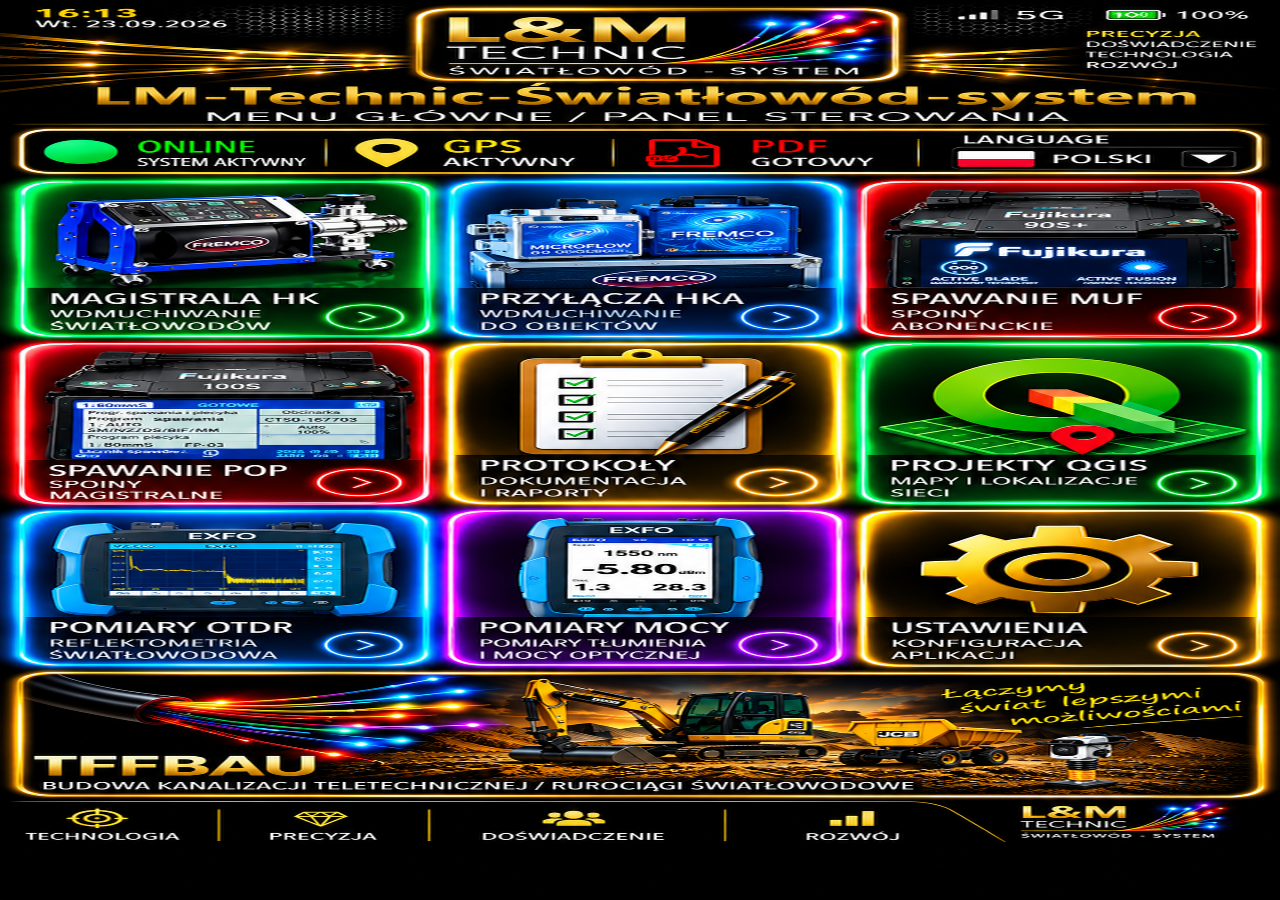
==== commit 3963dfb1: "fix: enable edge-to-edge viewport on S24 Ultra" ====
--- a/index.html
+++ b/index.html
@@ -2,19 +2,19 @@
 <html lang="pl">
 <head>
   <meta charset="utf-8">
-  <meta name="viewport" content="width=device-width, initial-scale=1">
+  <meta name="viewport" content="width=device-width, initial-scale=1, maximum-scale=1, viewport-fit=cover">
   <meta name="theme-color" content="#000000">
   <meta name="color-scheme" content="dark">
   <title>LM-Technic-Światłowód-system</title>
   <link rel="manifest" href="./manifest.webmanifest">
-  <link rel="stylesheet" href="./styles.css">
+  <link rel="stylesheet" href="./styles.css?v=20260923-1154">
 </head>
 <body>
   <main id="viewport" aria-label="LM-Technic-Światłowód-system">
     <section id="designStage" aria-label="Panel sterowania — MASTER">
-      <img class="panel-master" src="./01_GRAFIKI_MASTER/PANEL_STEROWANIA_MASTER_1440x3120_RGBA.png" width="1440" height="3120" alt="LM-Technic-Światłowód-system — Panel sterowania MASTER">
+      <img class="panel-master" src="./01_GRAFIKI_MASTER/PANEL_STEROWANIA_MASTER_1440x3120_RGBA.png?v=20260923-1154" width="1440" height="3120" alt="LM-Technic-Światłowód-system — Panel sterowania MASTER">
     </section>
   </main>
-  <script src="./app.js" defer></script>
+  <script src="./app.js?v=20260923-1154" defer></script>
 </body>
 </html>
--- a/styles.css
+++ b/styles.css
@@ -1,7 +1,4 @@
 :root {
-  --stage-scale: 1;
-  --stage-x: 0px;
-  --stage-y: 0px;
   background: #000;
   color: #fff;
 }
@@ -11,8 +8,11 @@
 html,
 body {
   margin: 0;
+  padding: 0;
   width: 100%;
+  min-width: 100%;
   height: 100%;
+  min-height: 100%;
   overflow: hidden;
   background: #000;
 }
@@ -23,24 +23,18 @@
   position: fixed;
   inset: 0;
   overscroll-behavior: none;
-  touch-action: pinch-zoom;
 }
 
-#viewport {
+#viewport,
+#designStage {
   position: fixed;
   inset: 0;
-  overflow: hidden;
-  background: #000;
-}
-
-#designStage {
-  position: absolute;
-  top: var(--stage-y);
-  left: var(--stage-x);
-  width: 1440px;
-  height: 3120px;
-  transform: scale(var(--stage-scale));
-  transform-origin: top left;
+  width: 100vw;
+  width: 100dvw;
+  height: 100vh;
+  height: 100dvh;
+  margin: 0;
+  padding: 0;
   overflow: hidden;
   background: #000;
 }
@@ -49,10 +43,12 @@
   position: absolute;
   inset: 0;
   display: block;
-  width: 1440px;
-  height: 3120px;
+  width: 100%;
+  height: 100%;
   max-width: none;
+  max-height: none;
   object-fit: fill;
+  object-position: 0 0;
   margin: 0;
   padding: 0;
   border: 0;
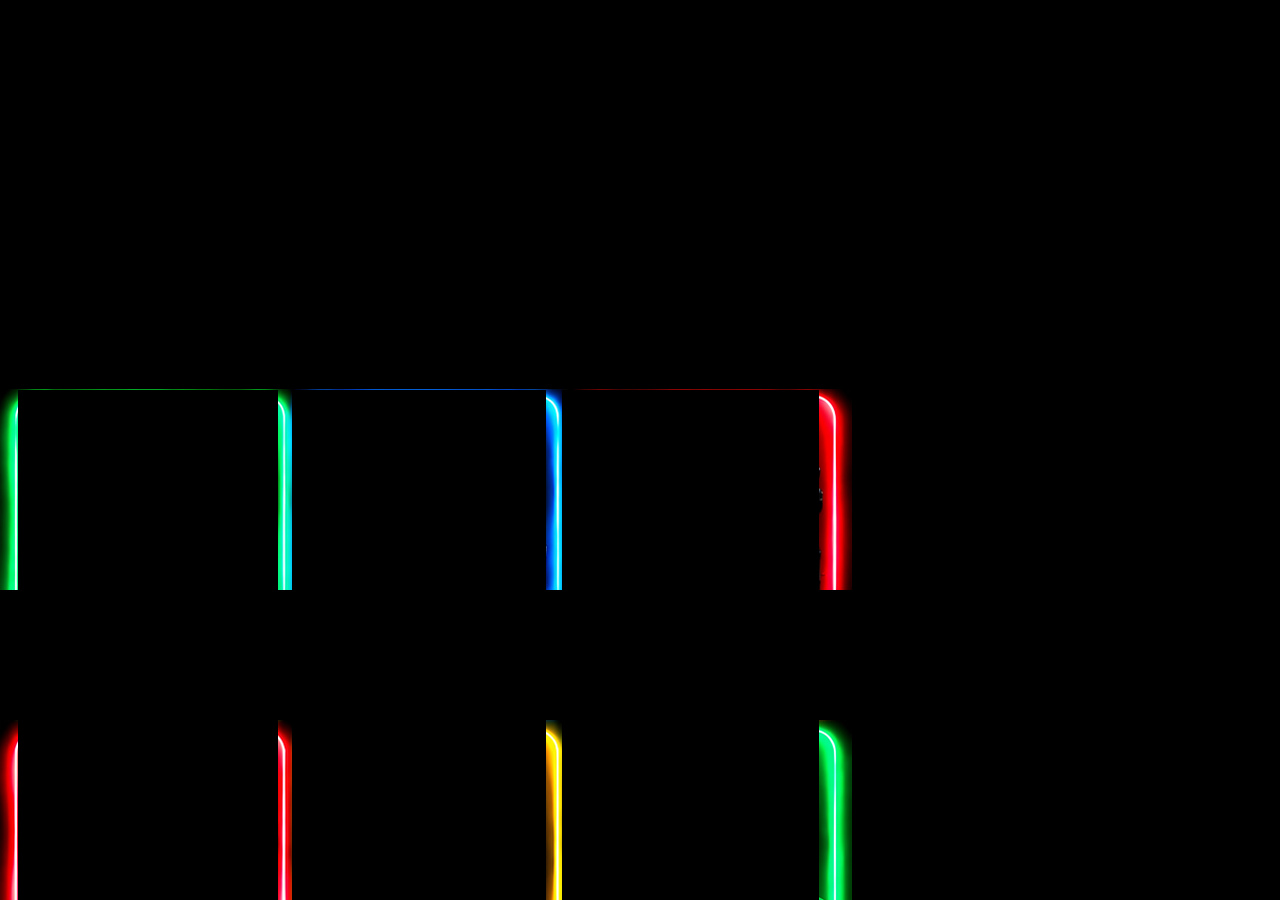
==== commit 76524841: "feat: wire CRM852 production layers" ====
--- a/index.html
+++ b/index.html
@@ -7,14 +7,16 @@
   <meta name="color-scheme" content="dark">
   <title>LM-Technic-Światłowód-system</title>
   <link rel="manifest" href="./manifest.webmanifest">
-  <link rel="stylesheet" href="./styles.css?v=20260923-1154">
+  <link rel="stylesheet" href="./styles.css?v=CRM852-1">
 </head>
 <body>
   <main id="viewport" aria-label="LM-Technic-Światłowód-system">
-    <section id="designStage" aria-label="Panel sterowania — MASTER">
-      <img class="panel-master" src="./01_GRAFIKI_MASTER/PANEL_STEROWANIA_MASTER_1440x3120_RGBA.png?v=20260923-1154" width="1440" height="3120" alt="LM-Technic-Światłowód-system — Panel sterowania MASTER">
+    <section id="designStage" aria-label="Panel sterowania — CRM852 MASTER">
+      <img class="crm-layer base" src="./02_TLO_MASTER/02_BASE_TLO_852x1846_RGBA.png?v=CRM852-1" width="852" height="1846" alt="">
+      <img class="crm-layer media" src="./03_MEDIA_URZADZENIA/03_MEDIA_URZADZENIA_852x1846_RGBA.png?v=CRM852-1" width="852" height="1846" alt="">
+      <img class="crm-layer ui" src="./04_RAMKI_IKONY_UI/04_UI_STATIC_852x1846_RGBA.png?v=CRM852-1" width="852" height="1846" alt="LM-Technic-Światłowód-system — panel CRM852">
     </section>
   </main>
-  <script src="./app.js?v=20260923-1154" defer></script>
+  <script src="./app.js?v=CRM852-1" defer></script>
 </body>
 </html>
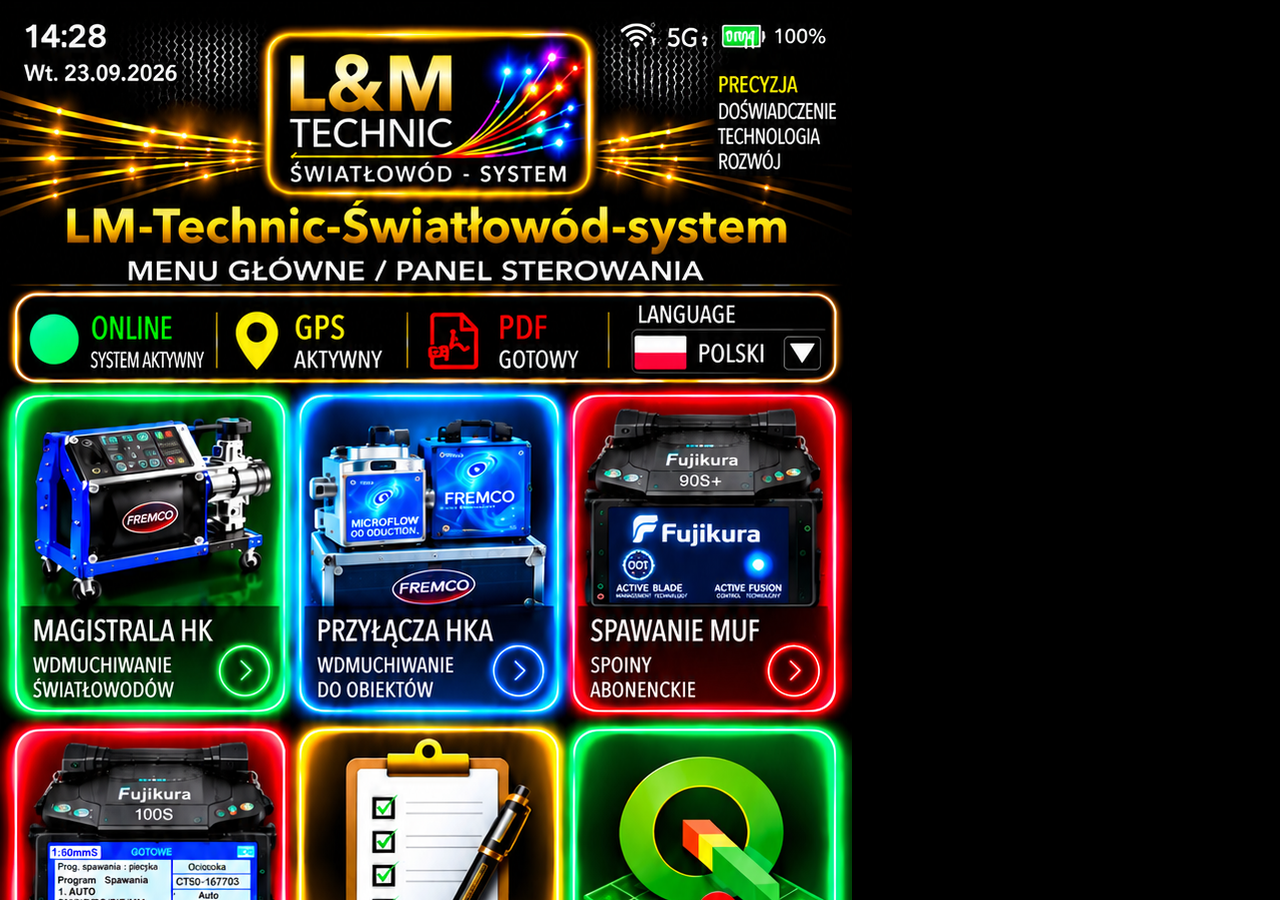
==== commit 9e6973be: "fix: use verified CRM852 master as single production source" ====
--- a/index.html
+++ b/index.html
@@ -2,21 +2,16 @@
 <html lang="pl">
 <head>
   <meta charset="utf-8">
-  <meta name="viewport" content="width=device-width, initial-scale=1, maximum-scale=1, viewport-fit=cover">
+  <meta name="viewport" content="width=device-width, initial-scale=1, maximum-scale=1, user-scalable=no, viewport-fit=cover">
   <meta name="theme-color" content="#000000">
   <meta name="color-scheme" content="dark">
   <title>LM-Technic-Światłowód-system</title>
   <link rel="manifest" href="./manifest.webmanifest">
-  <link rel="stylesheet" href="./styles.css?v=CRM852-1">
+  <link rel="stylesheet" href="./styles.css?v=CRM852-MASTER-2">
 </head>
 <body>
   <main id="viewport" aria-label="LM-Technic-Światłowód-system">
-    <section id="designStage" aria-label="Panel sterowania — CRM852 MASTER">
-      <img class="crm-layer base" src="./02_TLO_MASTER/02_BASE_TLO_852x1846_RGBA.png?v=CRM852-1" width="852" height="1846" alt="">
-      <img class="crm-layer media" src="./03_MEDIA_URZADZENIA/03_MEDIA_URZADZENIA_852x1846_RGBA.png?v=CRM852-1" width="852" height="1846" alt="">
-      <img class="crm-layer ui" src="./04_RAMKI_IKONY_UI/04_UI_STATIC_852x1846_RGBA.png?v=CRM852-1" width="852" height="1846" alt="LM-Technic-Światłowód-system — panel CRM852">
-    </section>
+    <img id="crmMaster" src="./01_GRAFIKI_MASTER/CRM852_MASTER_852x1846_RGBA.png?v=CRM852-MASTER-2" width="852" height="1846" alt="LM-Technic-Światłowód-system — CRM852 MASTER">
   </main>
-  <script src="./app.js?v=CRM852-1" defer></script>
 </body>
 </html>
--- a/styles.css
+++ b/styles.css
@@ -1,57 +1,54 @@
-:root {
-  background: #000;
-  color: #fff;
+:root { background:#000; color:#fff; }
+* { box-sizing:border-box; }
+html, body {
+  margin:0; padding:0;
+  width:100%; min-width:100%;
+  height:100%; min-height:100%;
+  overflow:hidden;
+  background:#000;
+  -webkit-text-size-adjust:100%;
 }
-
-* { box-sizing: border-box; }
-
-html,
 body {
-  margin: 0;
-  padding: 0;
-  width: 100%;
-  min-width: 100%;
-  height: 100%;
-  min-height: 100%;
-  overflow: hidden;
-  background: #000;
+  position:fixed;
+  inset:0;
+  overscroll-behavior:none;
 }
-
-html { -webkit-text-size-adjust: 100%; }
-
-body {
-  position: fixed;
-  inset: 0;
-  overscroll-behavior: none;
+#viewport {
+  position:fixed;
+  left:0; top:0; right:0; bottom:0;
+  width:100vw;
+  height:100vh;
+  overflow:hidden;
+  background:#000;
 }
-
-#viewport,
+@supports (height: 100dvh) {
+  #viewport { width:100dvw; height:100dvh; }
+}
 #designStage {
-  position: fixed;
-  inset: 0;
-  width: 100vw;
-  width: 100dvw;
-  height: 100vh;
-  height: 100dvh;
-  margin: 0;
-  padding: 0;
-  overflow: hidden;
-  background: #000;
+  position:absolute;
+  inset:0;
+  width:100%;
+  height:100%;
+  overflow:hidden;
+  background:#000;
 }
-
-.panel-master {
-  position: absolute;
-  inset: 0;
-  display: block;
-  width: 100%;
-  height: 100%;
-  max-width: none;
-  max-height: none;
-  object-fit: fill;
-  object-position: 0 0;
-  margin: 0;
-  padding: 0;
-  border: 0;
-  user-select: none;
-  -webkit-user-drag: none;
+.crm-layer {
+  position:absolute;
+  inset:0;
+  width:100%;
+  height:100%;
+  max-width:none;
+  max-height:none;
+  object-fit:fill;
+  object-position:left top;
+  display:block;
+  margin:0;
+  padding:0;
+  border:0;
+  user-select:none;
+  -webkit-user-drag:none;
+  pointer-events:none;
 }
+.base { z-index:1; }
+.media { z-index:2; }
+.ui { z-index:3; }
